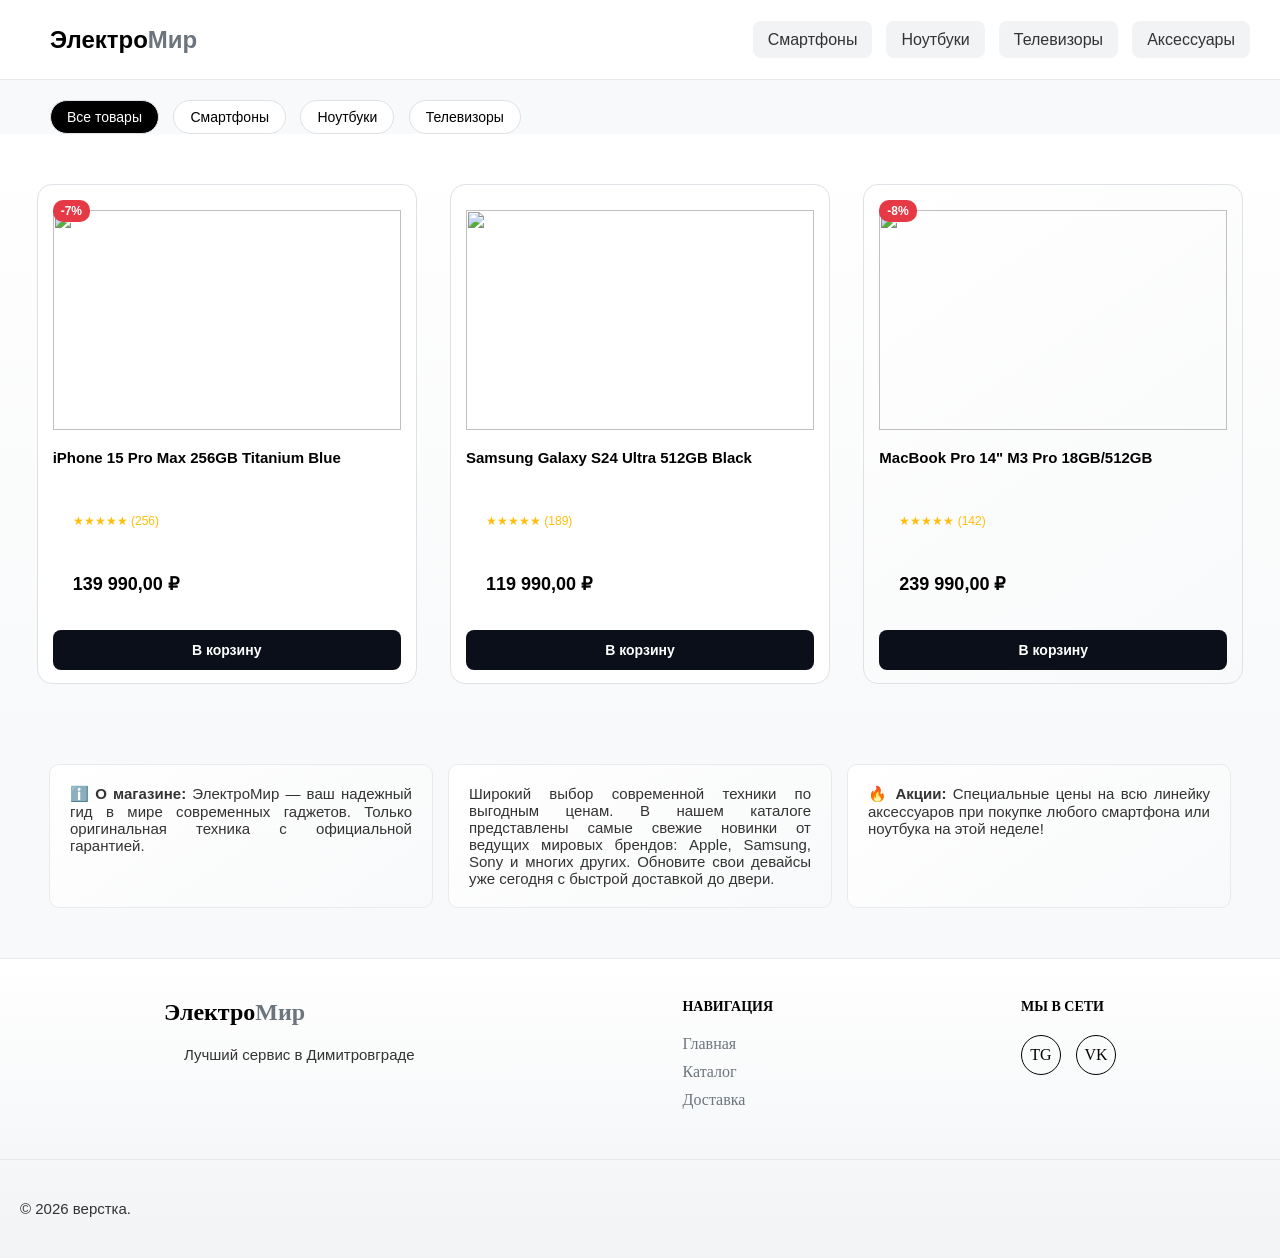
==== index.html @ f72b8337 "Rename texnika.html to index.html" ====
<!DOCTYPE html>
<html lang="ru">
<head>
    <meta charset="UTF-8">
    <meta name="viewport" content="width=device-width, initial-scale=1.0">
    <link rel="stylesheet" href="texnika.css">
    <title>ЭлектроМир — Интернет-магазин электроники</title>
</head>
<body>
    <div class="wrapper">
        <header>
            <div class="logo-text"><h2>Электро<span>Мир</span></h2></div>
            <nav>
                <a href="#">Смартфоны</a>
                <a href="#">Ноутбуки</a>
                <a href="#">Телевизоры</a>
                <a href="#">Аксессуары</a>
            </nav>
        </header>

        <div class="categories-bar">
            <span class="cat-badge active">Все товары</span>
            <span class="cat-badge">Смартфоны</span>
            <span class="cat-badge">Ноутбуки</span>
            <span class="cat-badge">Телевизоры</span>
        </div>

        <div class="block">
            <div class="card left-card">
                <div class="discount">-7%</div>
                <img src="c:\Users\user\Downloads\s-l1600.jpg">
                <div class="card-info">
                    <h3>iPhone 15 Pro Max 256GB Titanium Blue</h3>
                    <p class="rating">★★★★★ (256)</p>
                    <p class="price">139 990,00 ₽</p>
                    <a href="#" class="btn-buy">В корзину</a>
                </div>
            </div>
            <div class="card center-card">
                <div class="discount" style="visibility: hidden;">-0%</div>
                <img src="c:\Users\user\Downloads\b1.png">
                <div class="card-info">
                    <h3>Samsung Galaxy S24 Ultra 512GB Black</h3>
                    <p class="rating">★★★★★ (189)</p>
                    <p class="price">119 990,00 ₽</p>
                    <a href="#" class="btn-buy">В корзину</a>
                </div>
            </div>
            <div class="card right">
                <div class="discount">-8%</div>
                <img src="c:\Users\user\Downloads\343434_5.png">
                <div class="card-info">
                    <h3>MacBook Pro 14" M3 Pro 18GB/512GB</h3>
                    <p class="rating">★★★★★ (142)</p>
                    <p class="price">239 990,00 ₽</p>
                    <a href="#" class="btn-buy">В корзину</a>
                </div>
            </div>
        </div>
    </div>

    <div class="container">
        <aside class="left">
            <p>ℹ️ <strong>О магазине:</strong> ЭлектроМир — ваш надежный гид в мире современных гаджетов. Только оригинальная техника с официальной гарантией.</p>
        </aside>
        <main>
            <p>Широкий выбор современной техники по выгодным ценам. В нашем каталоге представлены самые свежие новинки от ведущих мировых брендов: Apple, Samsung, Sony и многих других. Обновите свои девайсы уже сегодня с быстрой доставкой до двери.</p>
        </main>
        <aside class="right">
            <p>🔥 <strong>Акции:</strong> Специальные цены на всю линейку аксессуаров при покупке любого смартфона или ноутбука на этой неделе!</p>
        </aside>
    </div>

    <footer class="main-footer">
        <div class="footer-content">
            <div class="footer-logo">
                <h2>Электро<span>Мир</span></h2>
                <p>Лучший сервис в Димитровграде</p>
            </div>
            <div class="footer-links">
                <h4>Навигация</h4>
                <ul>
                    <li><a href="#">Главная</a></li>
                    <li><a href="#">Каталог</a></li>
                    <li><a href="#">Доставка</a></li>
                </ul>
            </div>
            <div class="footer-social">
                <h4>Мы в сети</h4>
                <div class="social-icons">
                    <a href="#" class="icon">TG</a>
                    <a href="#" class="icon">VK</a>
                </div>
            </div>
        </div>
        <div class="footer-bottom">
            <p>&copy; 2026 верстка.</p>
        </div>
    </footer>
</body>
</html>
<script>
        const buyButtons = document.querySelectorAll('.btn-buy');

        buyButtons.forEach(function(button) {
            button.addEventListener('click', function(event) {
                event.preventDefault(); 
                
                const card = button.closest('.card');
                const productName = card.querySelector('h3').textContent;
                
                alert('Товар "' + productName + '" успешно добавлен в корзину!');
                
                button.textContent = 'Добавлено!';
                button.style.backgroundColor = '#28a745'; 
                button.style.color = '#fff';
            });
        });
    </script>
</body>
</html>
---- texnika.css ----
* { 
    margin: 0px;
    padding: 0px;
    box-sizing: border-box;
}

body {
    background-color: #f8f9fa;
}

header {
    display: flex;
    justify-content: space-between;
    height: 80px;
    border-bottom: 1px solid #eaeaea;
    background-color: #ffffff;
    align-items: center;
}

.logo-text {
    padding-left: 50px;
}

.logo-text h2 {
    color: #000000;
    font-family: Arial, sans-serif;
}

.logo-text span {
    color: #6c757d;
}

nav {
    padding: 20px;
}

nav a {
    padding: 10px 15px;
    text-decoration: none;
    color: #333;
    background-color: #f1f3f5;
    border-radius: 8px;
    font-family: Arial, sans-serif;
    margin-right: 10px;
}

nav a:hover {
    color: brown;
    background-color: bisque;
    border-radius: 8px;
    border: 1px solid #ccc;
    box-shadow: 0 0 15px rgba(0,0,0,0.1);
}

.categories-bar {
    max-width: 1400px;
    margin: 20px auto 0 auto;
    padding-left: 50px;
    font-family: Arial, sans-serif;
}

.cat-badge {
    display: inline-block;
    padding: 8px 16px;
    background-color: #ffffff;
    border: 1px solid #dee2e6;
    border-radius: 20px;
    margin-right: 10px;
    font-size: 14px;
    cursor: pointer;
}

.cat-badge.active {
    background-color: #000000;
    color: #ffffff;
}

.container {
    display: flex;
    justify-content: center;
    margin-top: 30px;
    gap: 15px;
}

.left, main, .right {
    border-radius: 10px;
    border: 1px solid #eaeaea;
    background: linear-gradient(145deg, #ffffff 0%, #f8f9fa);
    transition: 0.3s;
    width: 30%;
}

p {
    font-family: Arial, Helvetica, sans-serif;
    color: #333333;
    padding: 20px;
    font-size: 15px;
    text-align: justify;
}

.block {
    height: 600px;
    background: linear-gradient(#ffffff, #f8f9fa);
    display: flex;
    justify-content: space-around;
    align-items: center;
    padding: 20px;
}

.card {
    width: 380px;
    height: 500px; 
    border-radius: 15px;
    overflow: hidden;
    object-fit: cover;
    transition: 0.3s;
    background-color: #ffffff;
    border: 1px solid #dee2e6;
    position: relative;
    padding: 15px;
}

.discount {
    position: absolute;
    top: 15px;
    left: 15px;
    background-color: #e63946;
    color: white;
    padding: 4px 8px;
    border-radius: 10px;
    font-family: Arial, sans-serif;
    font-size: 12px;
    font-weight: bold;
}

.card img {
    width: 100%;
    height: 220px;
    object-fit: contain;
    margin-top: 10px;
}

.card-info {
    font-family: Arial, sans-serif;
    margin-top: 15px;
}

.card-info h3 {
    color: #000;
    font-size: 15px;
    height: 40px;
    overflow: hidden;
}

.rating {
    color: #ffbe0b;
    font-size: 12px;
    margin: 5px 0;
}

.price {
    color: #000000;
    font-weight: bold;
    font-size: 18px;
    margin-bottom: 15px;
}

.btn-buy {
    display: block;
    text-align: center;
    padding: 12px;
    background-color: #0b0f19;
    color: #fff;
    text-decoration: none;
    border-radius: 8px;
    font-weight: bold;
    font-size: 14px;
}

footer {
    height: 300px;
    background: linear-gradient(#ffffff, #f1f3f5);
}

.left:hover, main:hover, .right:hover, .card:hover {
    border: 1px solid #000000;
    box-shadow: 0 10px 20px rgba(0,0,0,0.05);
    transform: scale(1.02);
    translateY(-5px);
}

.main-footer {
    background-color: #ffffff; 
    padding: 40px 0 20px;
    border-top: 1px solid #eaeaea; 
    color: #000;
    margin-top: 50px;
}

.footer-content {
    display: flex;
    justify-content: space-around;
    max-width: 1200px;
    margin: 0 auto;
    flex-wrap: wrap;
}

.footer-logo h2 span {
    color: #6c757d;
}

.footer-links h4, .footer-social h4 {
    color: #000;
    margin-bottom: 20px;
    text-transform: uppercase;
    font-size: 14px;
}

.footer-links ul {
    list-style: none;
    padding: 0;
}

.footer-links ul li {
    margin-bottom: 10px;
}

.footer-links ul li a {
    color: #6c757d;
    text-decoration: none;
    transition: 0.3s;
}

.footer-links ul li a:hover {
    color: #000; 
}

.social-icons {
    display: flex;
    gap: 15px;
}

.icon {
    width: 40px;
    height: 40px;
    border: 1px solid #000;
    display: flex;
    align-items: center;
    justify-content: center;
    border-radius: 50%;
    color: #000;
    text-decoration: none;
}

.footer-bottom {
    text-align: center;
    margin-top: 40px;
    border-top: 1px solid #eaeaea;
    padding-top: 20px;
    color: #999;
    font-size: 12px;
}
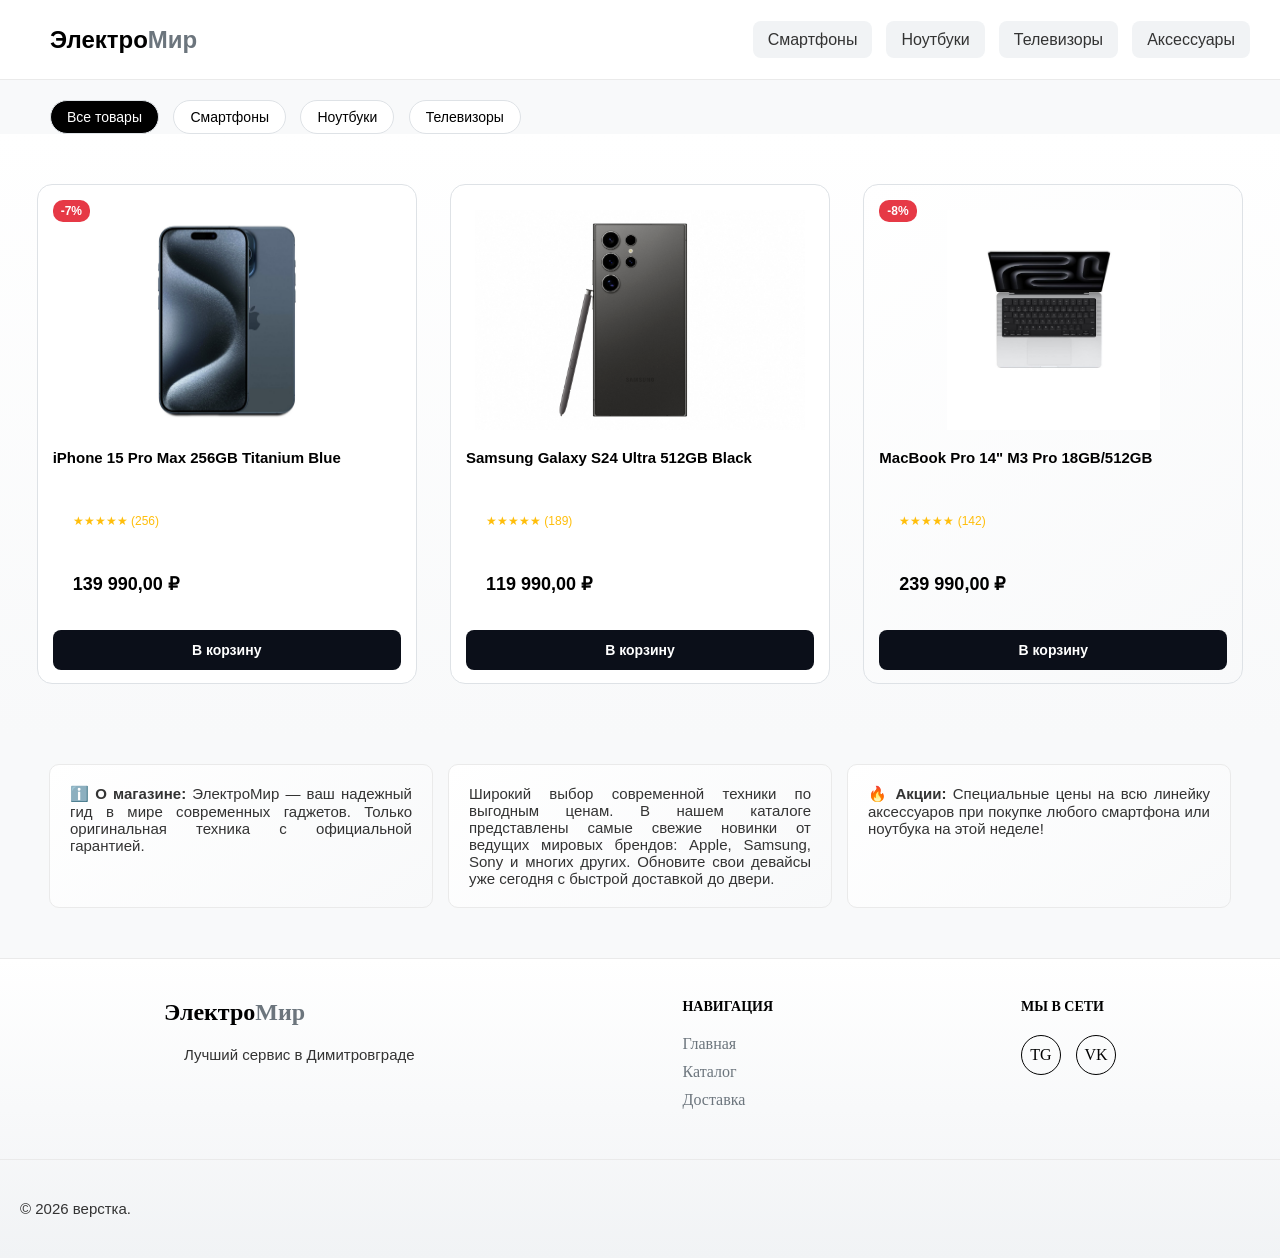
==== commit ce5301dc: "Update index.html" ====
--- a/index.html
+++ b/index.html
@@ -28,7 +28,7 @@
         <div class="block">
             <div class="card left-card">
                 <div class="discount">-7%</div>
-                <img src="c:\Users\user\Downloads\s-l1600.jpg">
+                <img src="Новая папка\s-l1600.jpg">
                 <div class="card-info">
                     <h3>iPhone 15 Pro Max 256GB Titanium Blue</h3>
                     <p class="rating">★★★★★ (256)</p>
@@ -38,7 +38,7 @@
             </div>
             <div class="card center-card">
                 <div class="discount" style="visibility: hidden;">-0%</div>
-                <img src="c:\Users\user\Downloads\b1.png">
+                <img src="Новая папка\b1.png">
                 <div class="card-info">
                     <h3>Samsung Galaxy S24 Ultra 512GB Black</h3>
                     <p class="rating">★★★★★ (189)</p>
@@ -48,7 +48,7 @@
             </div>
             <div class="card right">
                 <div class="discount">-8%</div>
-                <img src="c:\Users\user\Downloads\343434_5.png">
+                <img src="Новая папка\343434_5.png">
                 <div class="card-info">
                     <h3>MacBook Pro 14" M3 Pro 18GB/512GB</h3>
                     <p class="rating">★★★★★ (142)</p>
